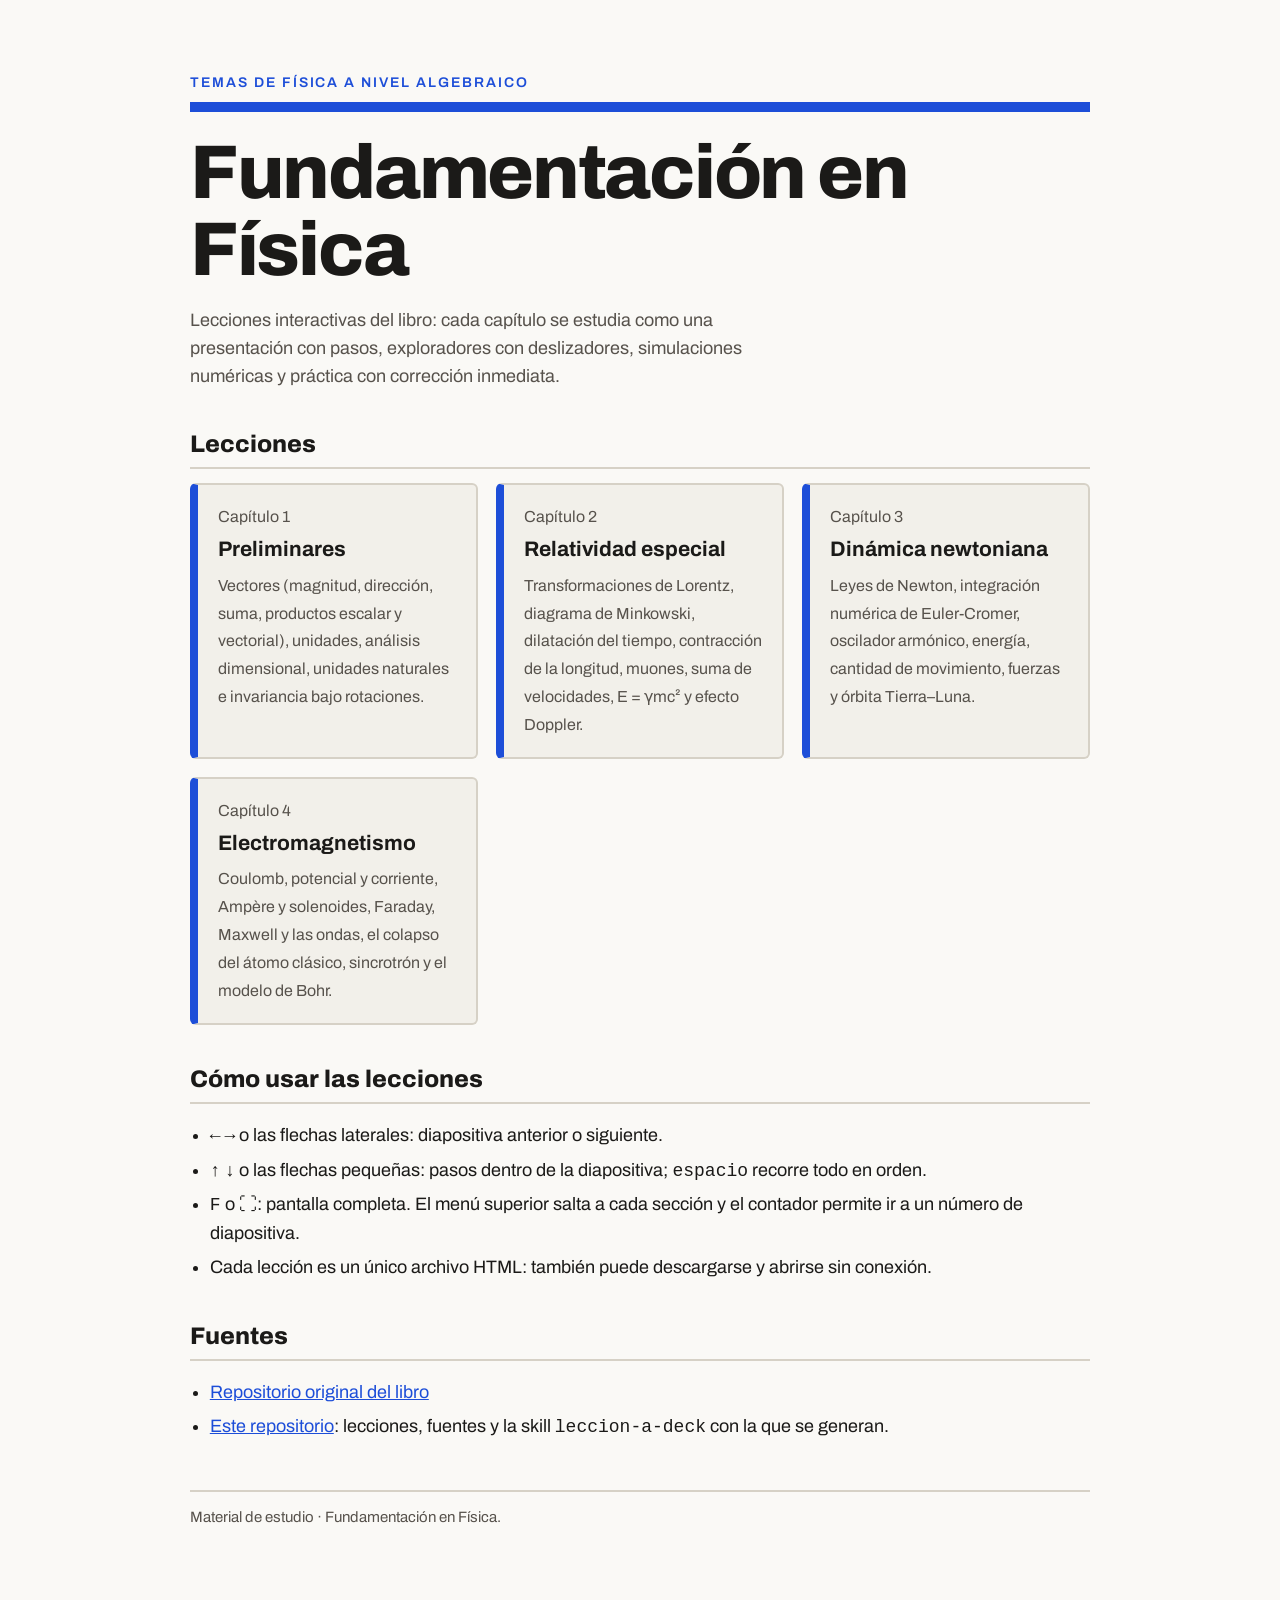
==== index.html @ 970a51b7 "lc" ====
<!DOCTYPE html>
<html lang="es">
<head>
<meta charset="utf-8">
<meta name="viewport" content="width=device-width, initial-scale=1, viewport-fit=cover">
<title>Fundamentación en Física · Lecciones interactivas</title>
<meta name="description" content="Lecciones interactivas del libro «Fundamentación en Física»: física a nivel algebraico con simulaciones numéricas.">
<link rel="preconnect" href="https://fonts.googleapis.com">
<link rel="stylesheet" href="https://fonts.googleapis.com/css2?family=Archivo:wght@400;600;800&display=swap">
<style>
:root{--bg:#FAF9F6;--sup:#F2F0EA;--tx:#1B1A18;--tx2:#57524C;--div:#D6D1C6;--ac:#1D4ED8;--ac1:#E8EEFC}
@media (prefers-color-scheme:dark){:root:not([data-theme="light"]){--bg:#171614;--sup:#211F1C;--tx:#F2F0EA;--tx2:#B3ADA2;--div:#3A3632;--ac:#7FA2F5;--ac1:#1E2A4A}}
*{box-sizing:border-box}
html{scroll-padding-top:env(safe-area-inset-top,0px)}
:root{padding-top:env(safe-area-inset-top,0px);padding-bottom:env(safe-area-inset-bottom,0px)}
body{margin:0;background:var(--bg);color:var(--tx);font:400 18px/1.55 Archivo,system-ui,-apple-system,"Segoe UI",sans-serif}
main{max-width:980px;margin:0 auto;padding:clamp(24px,6vw,72px) clamp(18px,5vw,40px)}
.ceja{font-weight:600;font-size:14px;letter-spacing:.14em;text-transform:uppercase;color:var(--ac);margin:0 0 8px}
h1{font:800 clamp(40px,8vw,76px)/1.02 Archivo,system-ui,sans-serif;letter-spacing:-.03em;margin:0 0 18px;border-top:10px solid var(--ac);padding-top:22px}
.lead{max-width:62ch;color:var(--tx2);margin:0 0 36px}
h2{font:800 24px/1.2 Archivo,system-ui,sans-serif;margin:40px 0 14px;padding-bottom:8px;border-bottom:2px solid var(--div)}
.tarjetas{display:grid;grid-template-columns:repeat(auto-fit,minmax(min(100%,280px),1fr));gap:18px}
.tarjeta{display:block;text-decoration:none;color:inherit;background:var(--sup);border:2px solid var(--div);border-left:8px solid var(--ac);border-radius:6px;padding:18px 20px}
a.tarjeta:hover{border-color:var(--ac);background:var(--ac1)}
a.tarjeta:focus-visible{outline:2px solid var(--ac);outline-offset:2px}
.tarjeta b{display:block;font-size:21px;margin:2px 0 6px}
.tarjeta span{color:var(--tx2);font-size:16px}
.proximo{opacity:.55;border-left-color:var(--div)!important;pointer-events:none}
ul{padding-left:1.1em} li{margin-bottom:6px}
a{color:var(--ac)}
footer{margin-top:48px;padding-top:14px;border-top:2px solid var(--div);color:var(--tx2);font-size:15px}
</style>
</head>
<body>
<main>
  <p class="ceja">Temas de física a nivel algebraico</p>
  <h1>Fundamentación en Física</h1>
  <p class="lead">Lecciones interactivas del libro: cada capítulo se estudia como una presentación con pasos, exploradores con deslizadores, simulaciones numéricas y práctica con corrección inmediata.</p>

  <h2>Lecciones</h2>
  <div class="tarjetas">
    <a class="tarjeta" href="lecciones/capitulo-1-preliminares.html">
      <span>Capítulo 1</span><b>Preliminares</b>
      <span>Vectores (magnitud, dirección, suma, productos escalar y vectorial), unidades, análisis dimensional, unidades naturales e invariancia bajo rotaciones.</span>
    </a>
    <a class="tarjeta" href="lecciones/capitulo-2-relatividad-especial.html">
      <span>Capítulo 2</span><b>Relatividad especial</b>
      <span>Transformaciones de Lorentz, diagrama de Minkowski, dilatación del tiempo, contracción de la longitud, muones, suma de velocidades, E = γmc² y efecto Doppler.</span>
    </a>
    <a class="tarjeta" href="lecciones/capitulo-3-dinamica-newtoniana.html">
      <span>Capítulo 3</span><b>Dinámica newtoniana</b>
      <span>Leyes de Newton, integración numérica de Euler-Cromer, oscilador armónico, energía, cantidad de movimiento, fuerzas y órbita Tierra–Luna.</span>
    </a>
    <a class="tarjeta" href="lecciones/capitulo-4-electromagnetismo.html">
      <span>Capítulo 4</span><b>Electromagnetismo</b>
      <span>Coulomb, potencial y corriente, Ampère y solenoides, Faraday, Maxwell y las ondas, el colapso del átomo clásico, sincrotrón y el modelo de Bohr.</span>
    </a>
  </div>

  <h2>Cómo usar las lecciones</h2>
  <ul>
    <li><kbd>←</kbd> <kbd>→</kbd> o las flechas laterales: diapositiva anterior o siguiente.</li>
    <li><kbd>↑</kbd> <kbd>↓</kbd> o las flechas pequeñas: pasos dentro de la diapositiva; <kbd>espacio</kbd> recorre todo en orden.</li>
    <li><kbd>F</kbd> o ⛶: pantalla completa. El menú superior salta a cada sección y el contador permite ir a un número de diapositiva.</li>
    <li>Cada lección es un único archivo HTML: también puede descargarse y abrirse sin conexión.</li>
  </ul>

  <h2>Fuentes</h2>
  <ul>
    <li><a id="enlace-original" href="https://github.com/restrepo/fundamentacion_en_fisica">Repositorio original del libro</a></li>
    <li><a href="https://github.com/restrepo/fundamentacion_en_fisica" id="enlace-este">Este repositorio</a>: lecciones, fuentes y la skill <code>leccion-a-deck</code> con la que se generan.</li>
  </ul>

  <footer>Material de estudio · Fundamentación en Física.</footer>
</main>
<script>
/* Enlace a este repositorio deducido de la URL de GitHub Pages (usuario.github.io/repositorio/). */
(function(){
  var h = location.hostname, m = h.match(/^([^.]+)\.github\.io$/), p = location.pathname.split('/').filter(Boolean)[0];
  if (m && p) document.getElementById('enlace-este').href = 'https://github.com/' + m[1] + '/' + p;
})();
</script>
</body>
</html>
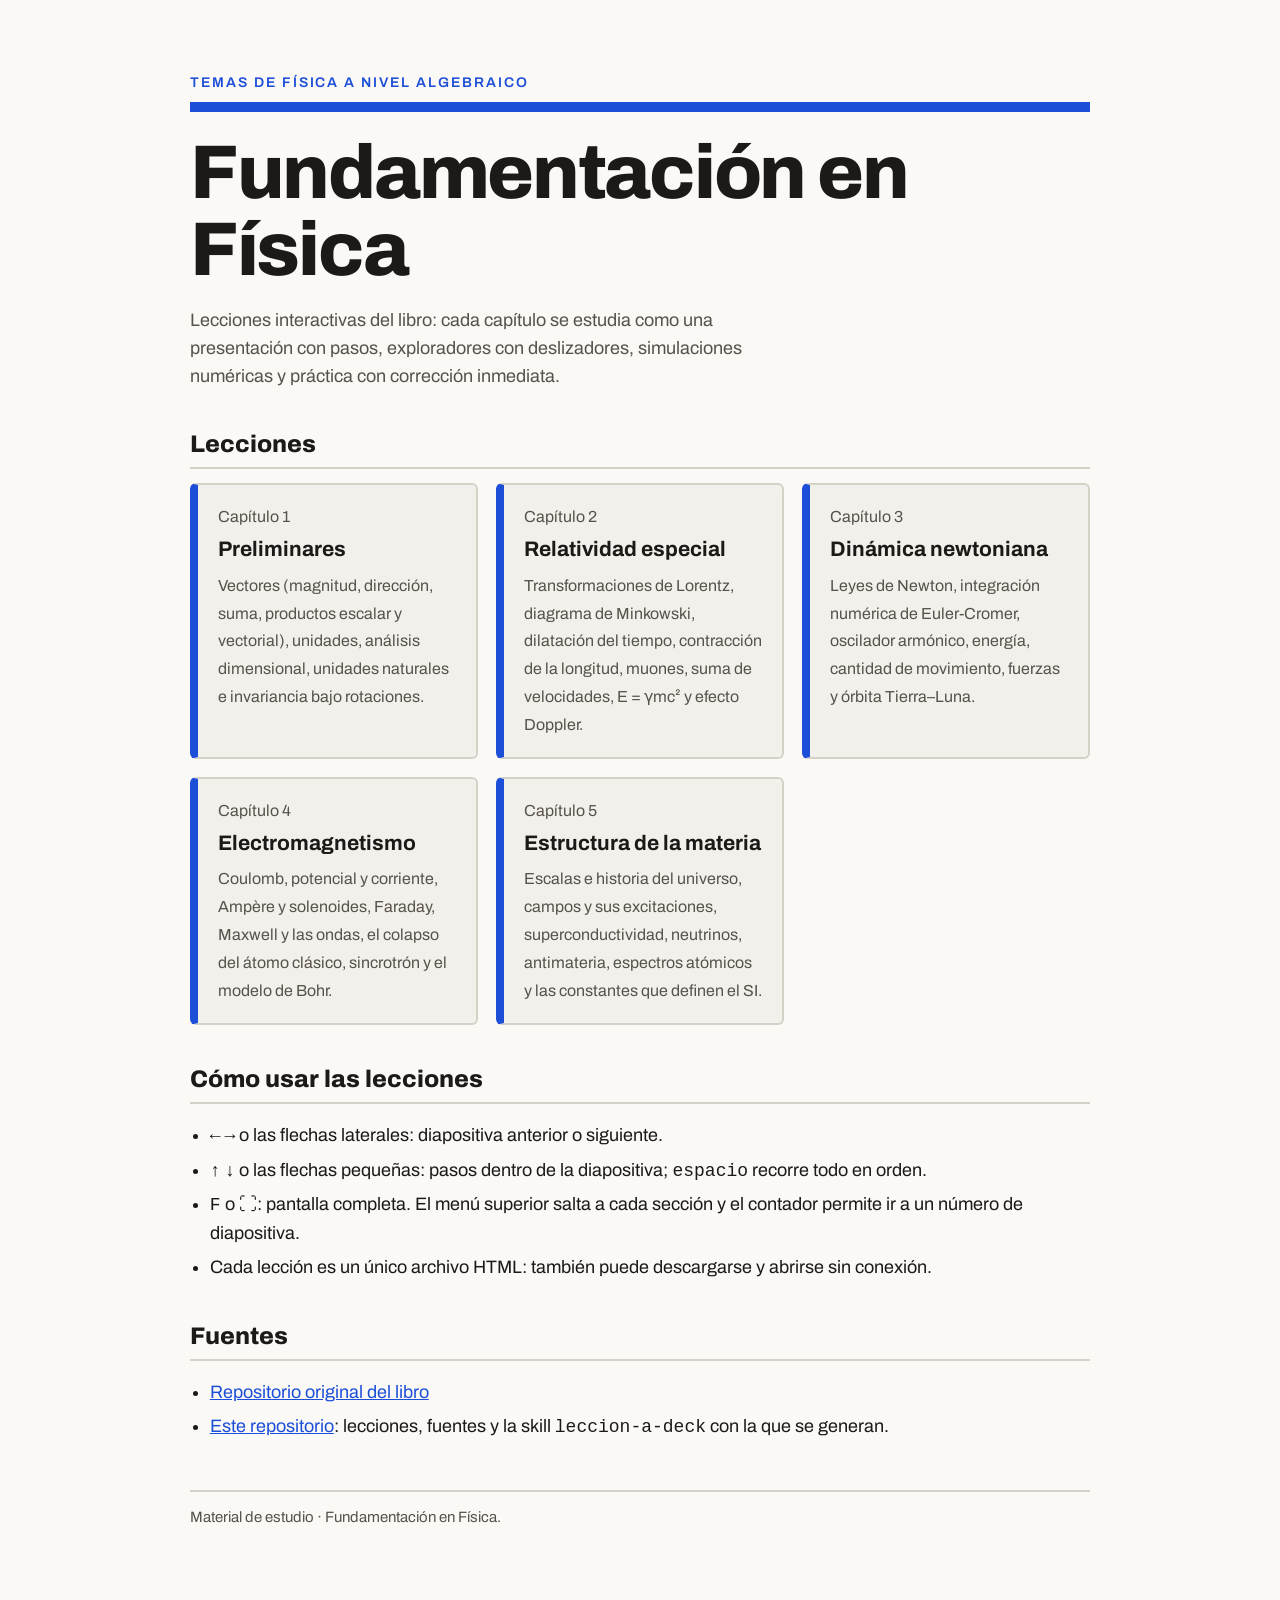
==== commit 242dbdfd: "Capítulo 5: Estructura de la materia (desde la presentación del curso) - Nueva fuente fuentes/estruc" ====
--- a/index.html
+++ b/index.html
@@ -55,6 +55,10 @@
       <span>Capítulo 4</span><b>Electromagnetismo</b>
       <span>Coulomb, potencial y corriente, Ampère y solenoides, Faraday, Maxwell y las ondas, el colapso del átomo clásico, sincrotrón y el modelo de Bohr.</span>
     </a>
+    <a class="tarjeta" href="lecciones/capitulo-5-estructura-de-la-materia.html">
+      <span>Capítulo 5</span><b>Estructura de la materia</b>
+      <span>Escalas e historia del universo, campos y sus excitaciones, superconductividad, neutrinos, antimateria, espectros atómicos y las constantes que definen el SI.</span>
+    </a>
   </div>
 
   <h2>Cómo usar las lecciones</h2>
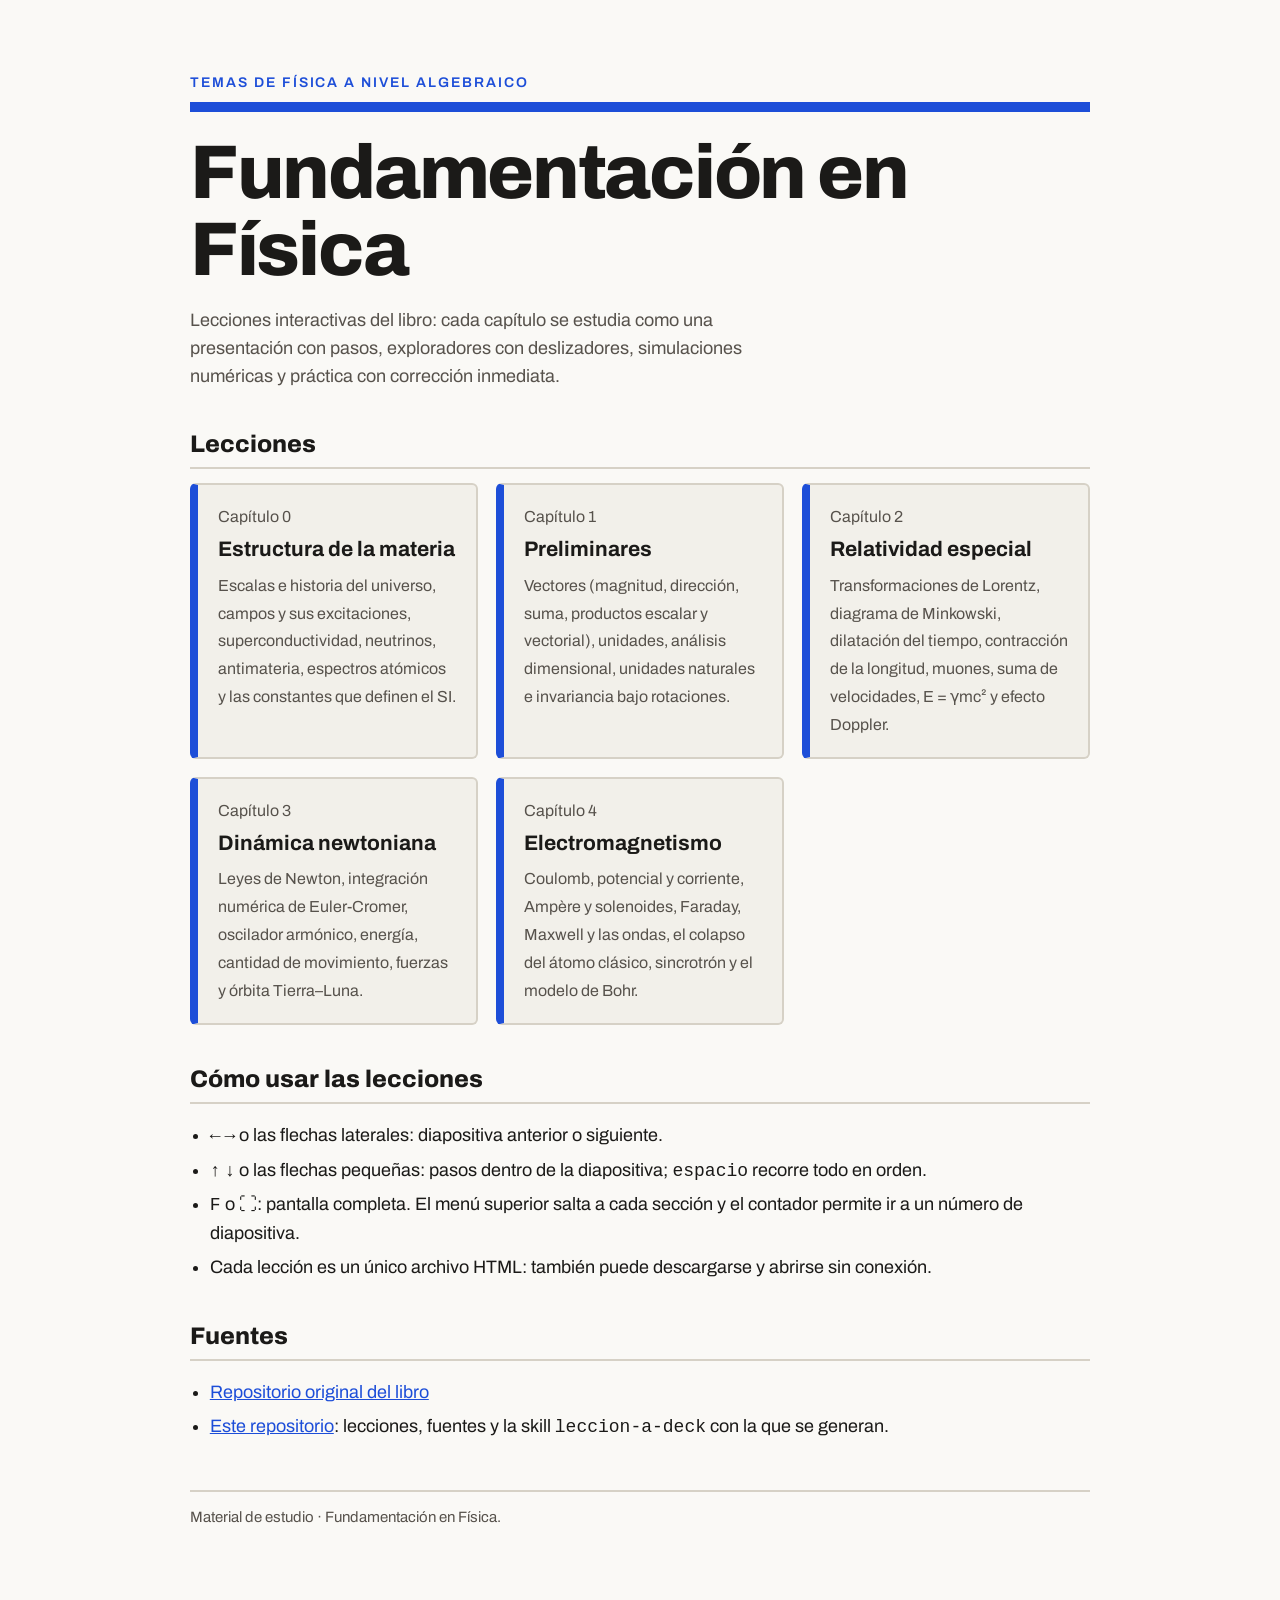
==== commit 91ff440e: "Estructura de la materia pasa a ser el Capítulo 0 Renombra la lección a lecciones/capitulo-0-estruct" ====
--- a/index.html
+++ b/index.html
@@ -39,6 +39,10 @@
 
   <h2>Lecciones</h2>
   <div class="tarjetas">
+    <a class="tarjeta" href="lecciones/capitulo-0-estructura-de-la-materia.html">
+      <span>Capítulo 0</span><b>Estructura de la materia</b>
+      <span>Escalas e historia del universo, campos y sus excitaciones, superconductividad, neutrinos, antimateria, espectros atómicos y las constantes que definen el SI.</span>
+    </a>
     <a class="tarjeta" href="lecciones/capitulo-1-preliminares.html">
       <span>Capítulo 1</span><b>Preliminares</b>
       <span>Vectores (magnitud, dirección, suma, productos escalar y vectorial), unidades, análisis dimensional, unidades naturales e invariancia bajo rotaciones.</span>
@@ -54,10 +58,6 @@
     <a class="tarjeta" href="lecciones/capitulo-4-electromagnetismo.html">
       <span>Capítulo 4</span><b>Electromagnetismo</b>
       <span>Coulomb, potencial y corriente, Ampère y solenoides, Faraday, Maxwell y las ondas, el colapso del átomo clásico, sincrotrón y el modelo de Bohr.</span>
-    </a>
-    <a class="tarjeta" href="lecciones/capitulo-5-estructura-de-la-materia.html">
-      <span>Capítulo 5</span><b>Estructura de la materia</b>
-      <span>Escalas e historia del universo, campos y sus excitaciones, superconductividad, neutrinos, antimateria, espectros atómicos y las constantes que definen el SI.</span>
     </a>
   </div>
 
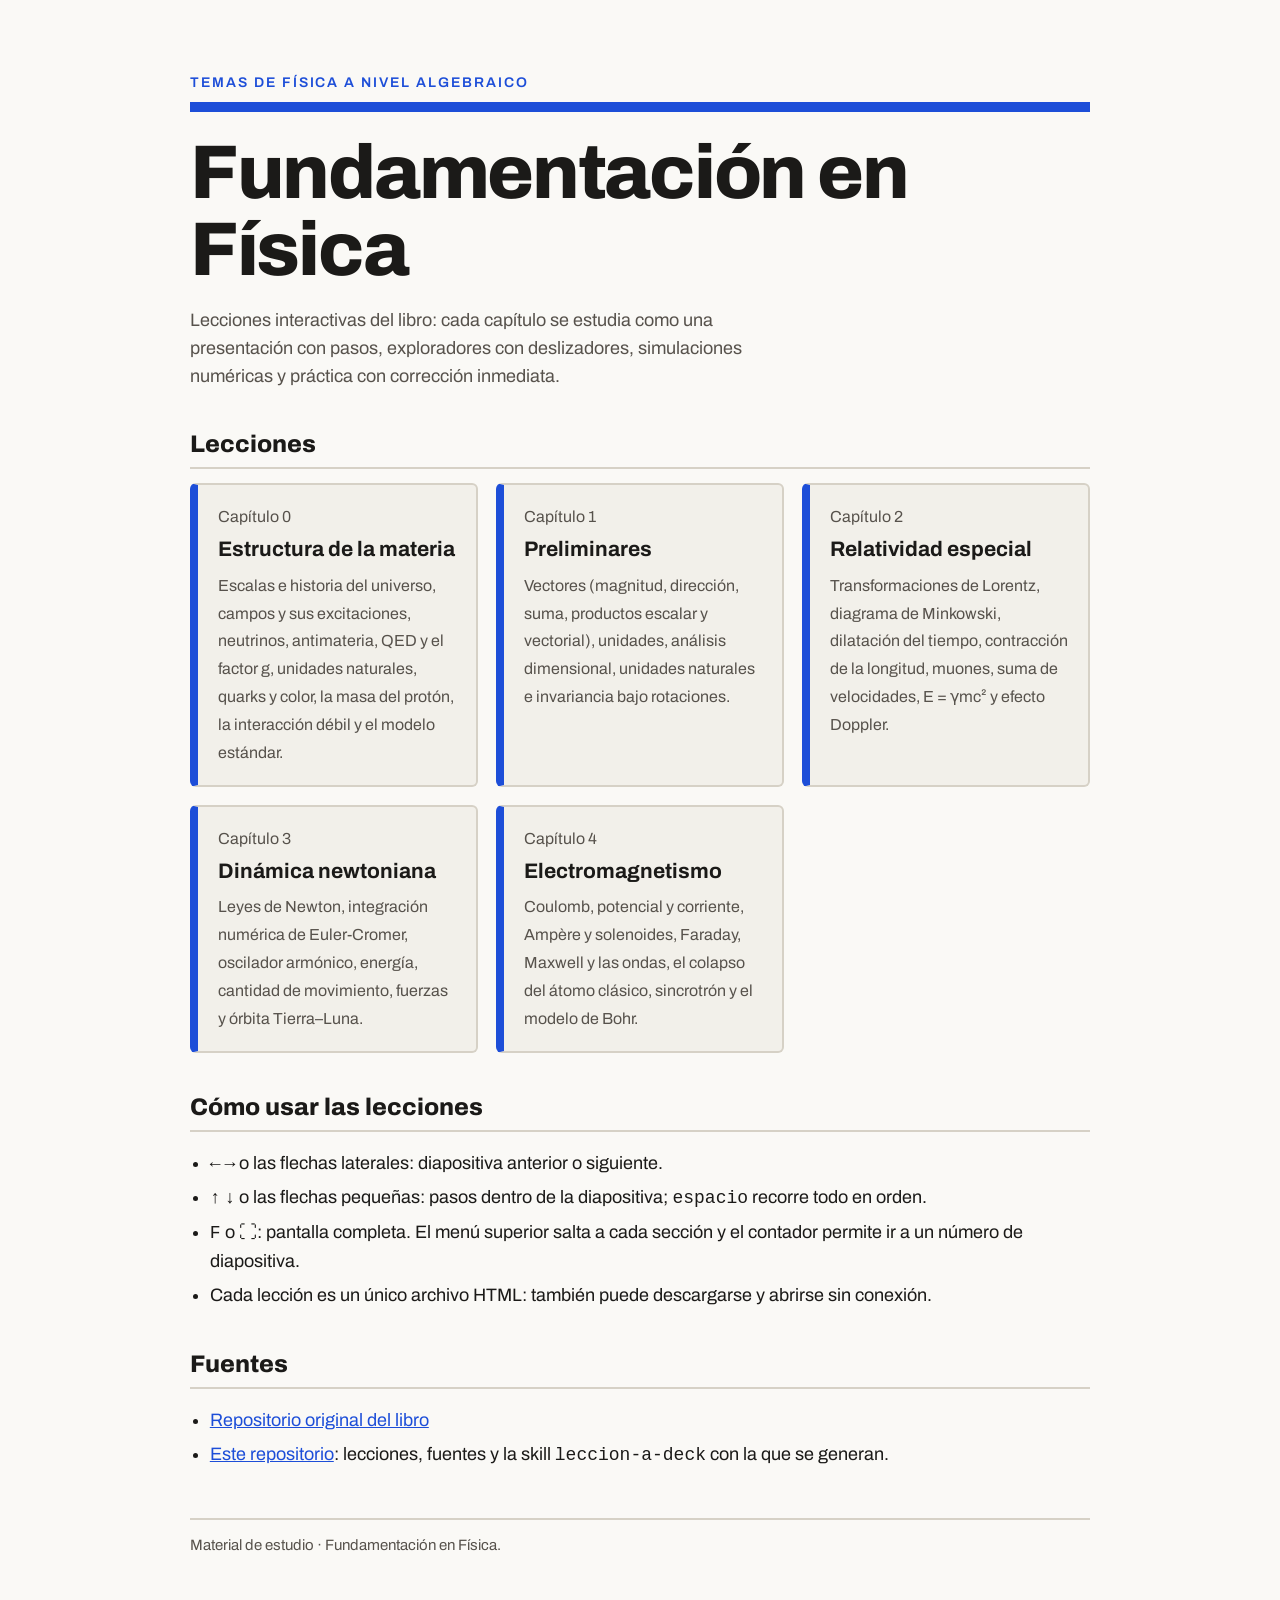
==== commit 1db2dc43: "Capítulo 0: segunda presentación (QED, quarks e interacción débil) Añade 29 diapositivas a Estructur" ====
--- a/index.html
+++ b/index.html
@@ -41,7 +41,7 @@
   <div class="tarjetas">
     <a class="tarjeta" href="lecciones/capitulo-0-estructura-de-la-materia.html">
       <span>Capítulo 0</span><b>Estructura de la materia</b>
-      <span>Escalas e historia del universo, campos y sus excitaciones, superconductividad, neutrinos, antimateria, espectros atómicos y las constantes que definen el SI.</span>
+      <span>Escalas e historia del universo, campos y sus excitaciones, neutrinos, antimateria, QED y el factor g, unidades naturales, quarks y color, la masa del protón, la interacción débil y el modelo estándar.</span>
     </a>
     <a class="tarjeta" href="lecciones/capitulo-1-preliminares.html">
       <span>Capítulo 1</span><b>Preliminares</b>
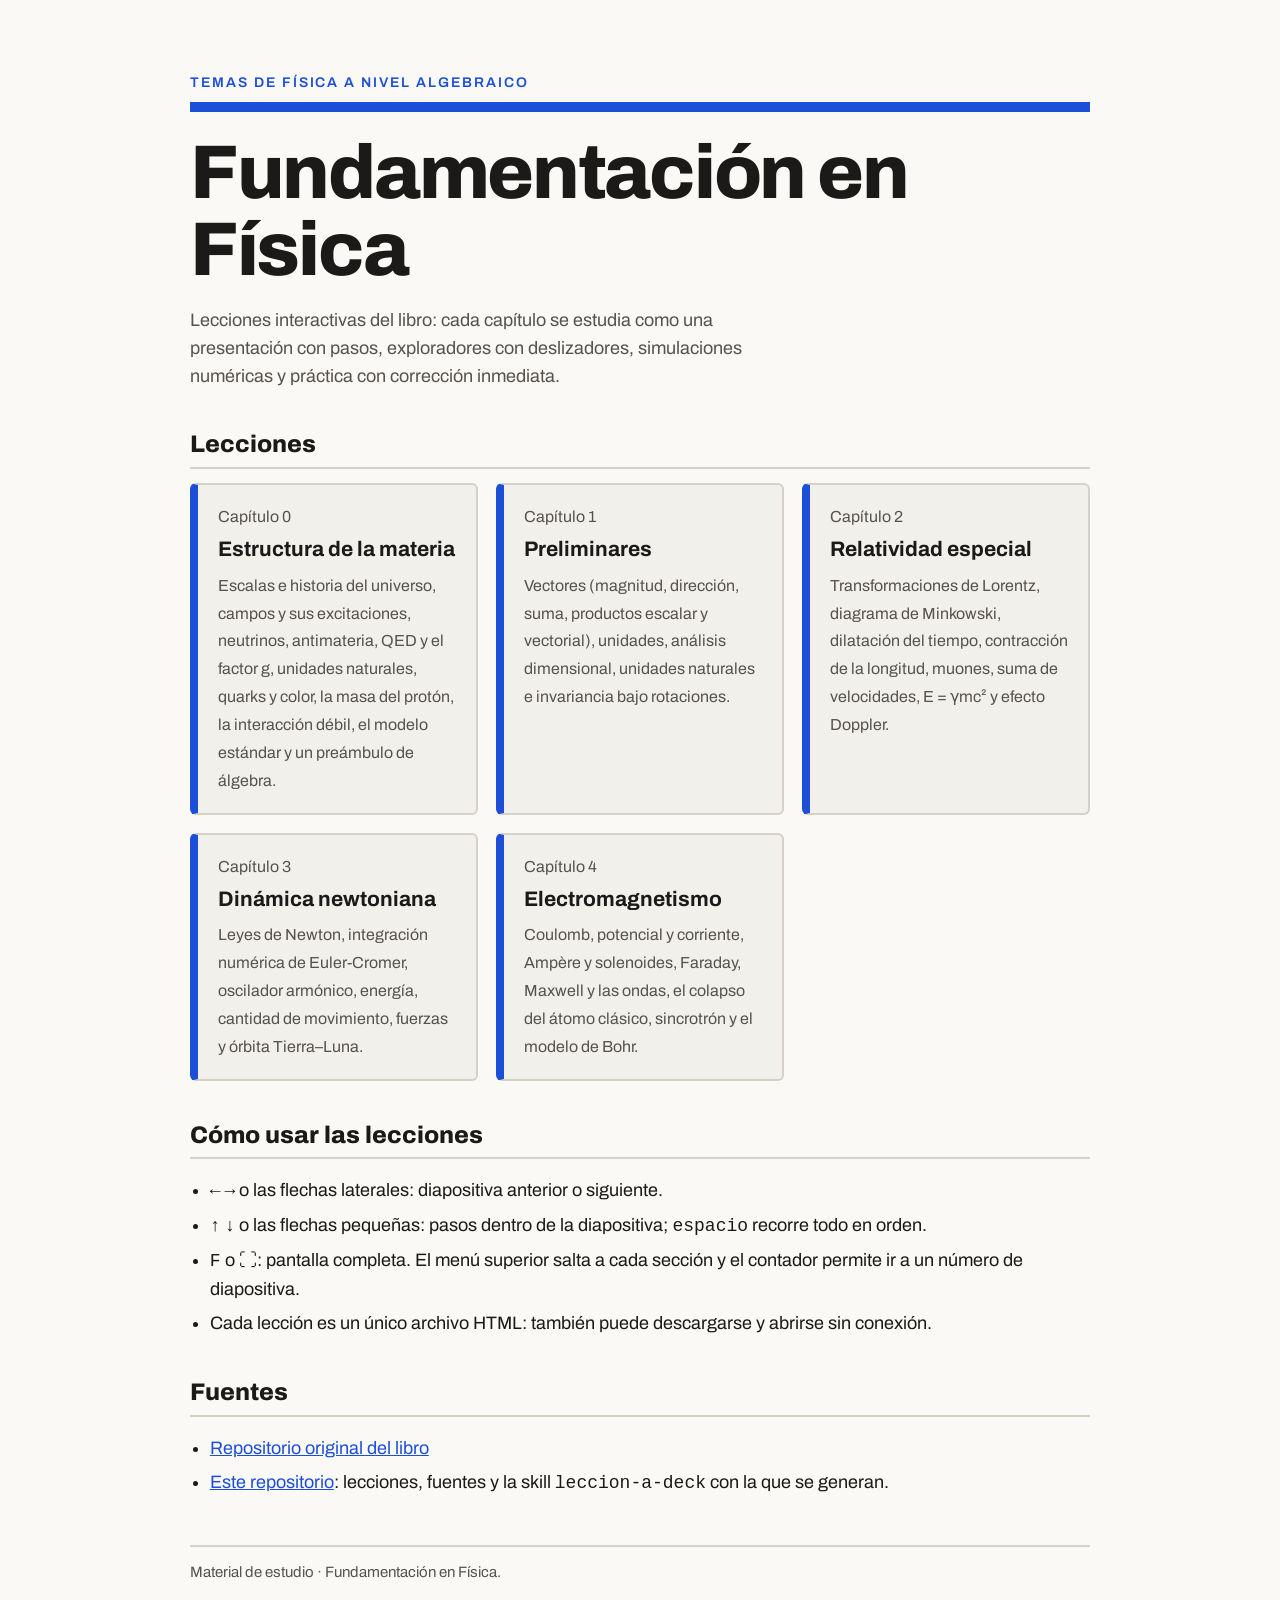
==== commit 2776aa82: "Capítulo 0: preámbulo matemático (tercera presentación) Añade la sección «Álgebra» con 7 diapositiva" ====
--- a/index.html
+++ b/index.html
@@ -41,7 +41,7 @@
   <div class="tarjetas">
     <a class="tarjeta" href="lecciones/capitulo-0-estructura-de-la-materia.html">
       <span>Capítulo 0</span><b>Estructura de la materia</b>
-      <span>Escalas e historia del universo, campos y sus excitaciones, neutrinos, antimateria, QED y el factor g, unidades naturales, quarks y color, la masa del protón, la interacción débil y el modelo estándar.</span>
+      <span>Escalas e historia del universo, campos y sus excitaciones, neutrinos, antimateria, QED y el factor g, unidades naturales, quarks y color, la masa del protón, la interacción débil, el modelo estándar y un preámbulo de álgebra.</span>
     </a>
     <a class="tarjeta" href="lecciones/capitulo-1-preliminares.html">
       <span>Capítulo 1</span><b>Preliminares</b>
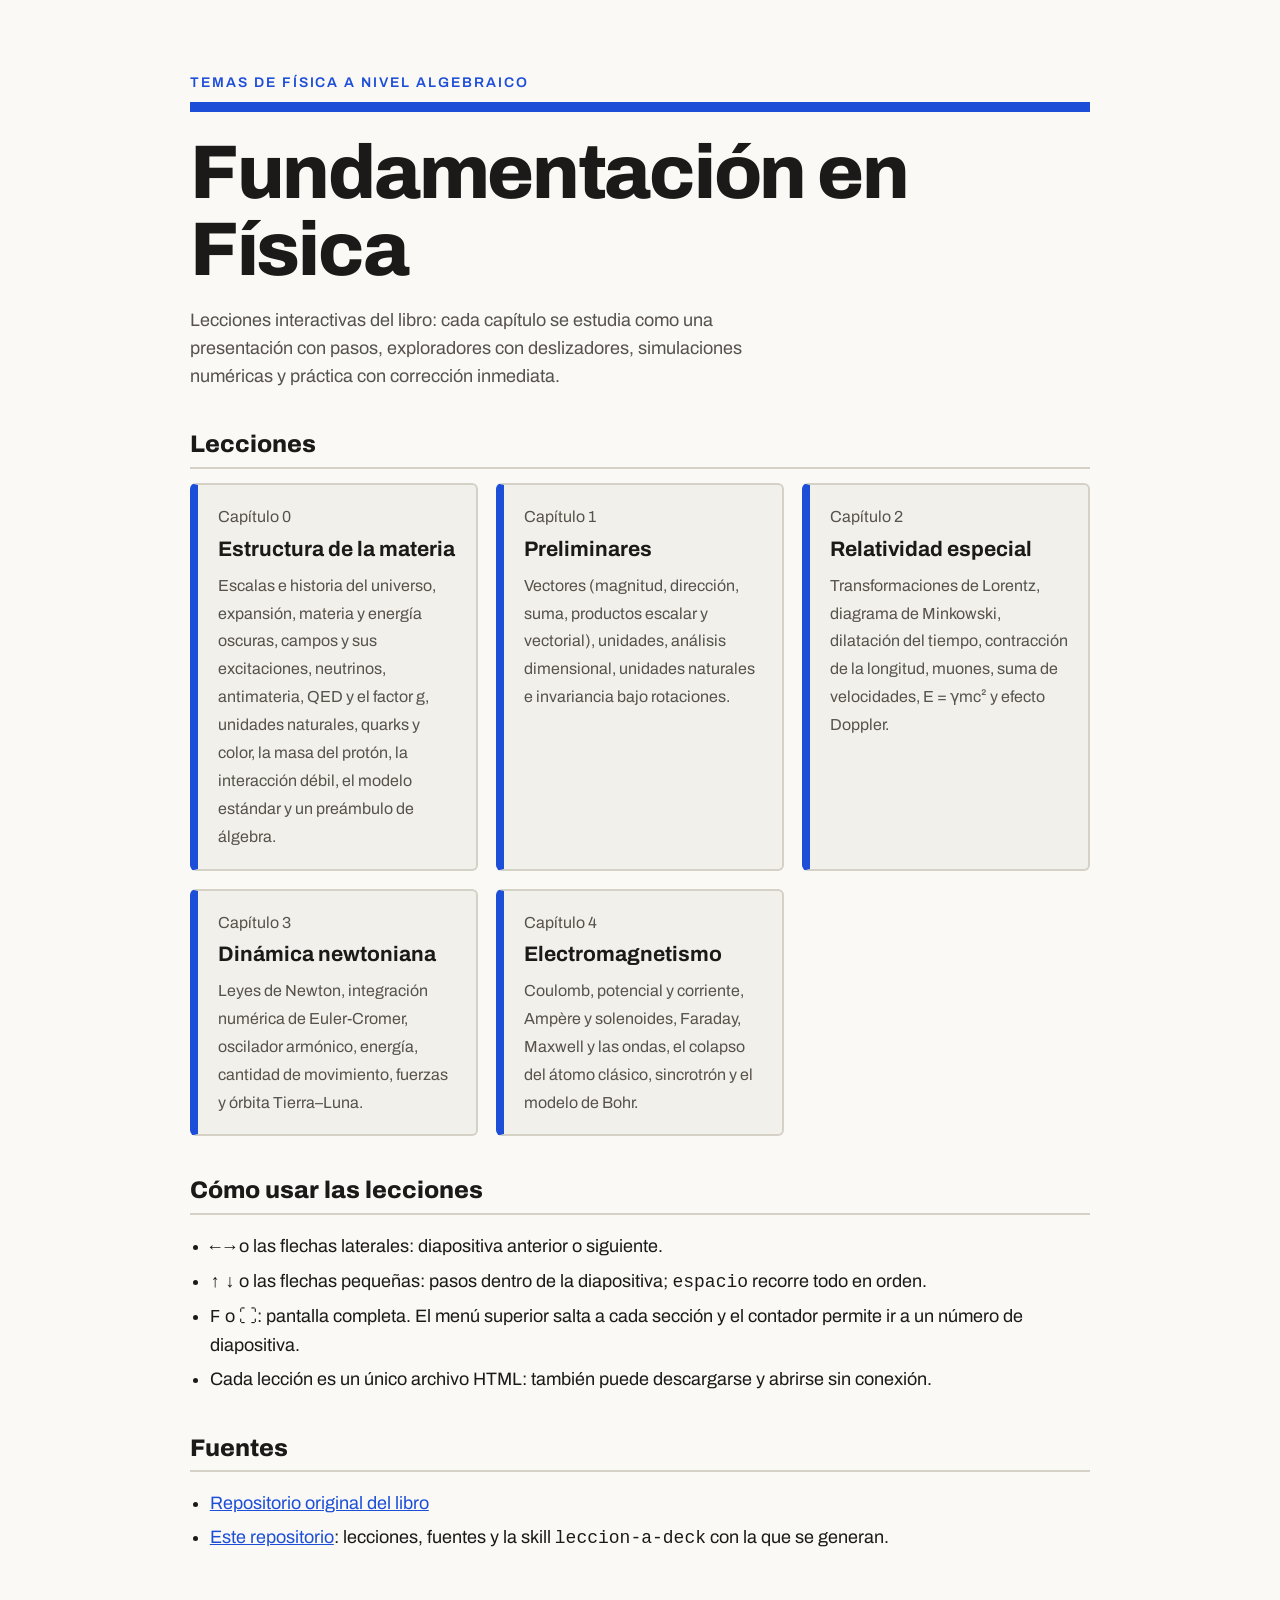
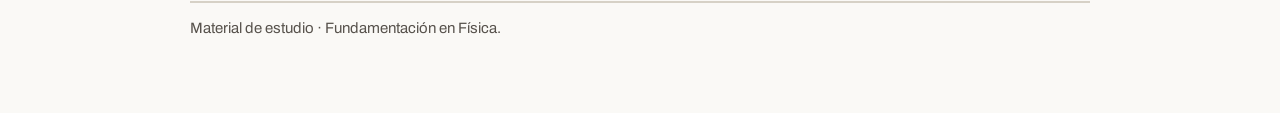
==== commit c4a649ed: "Capítulo 0: materia oscura, energía oscura, expansión y notación en ventanas - Nuevas diapositivas e" ====
--- a/index.html
+++ b/index.html
@@ -41,7 +41,7 @@
   <div class="tarjetas">
     <a class="tarjeta" href="lecciones/capitulo-0-estructura-de-la-materia.html">
       <span>Capítulo 0</span><b>Estructura de la materia</b>
-      <span>Escalas e historia del universo, campos y sus excitaciones, neutrinos, antimateria, QED y el factor g, unidades naturales, quarks y color, la masa del protón, la interacción débil, el modelo estándar y un preámbulo de álgebra.</span>
+      <span>Escalas e historia del universo, expansión, materia y energía oscuras, campos y sus excitaciones, neutrinos, antimateria, QED y el factor g, unidades naturales, quarks y color, la masa del protón, la interacción débil, el modelo estándar y un preámbulo de álgebra.</span>
     </a>
     <a class="tarjeta" href="lecciones/capitulo-1-preliminares.html">
       <span>Capítulo 1</span><b>Preliminares</b>
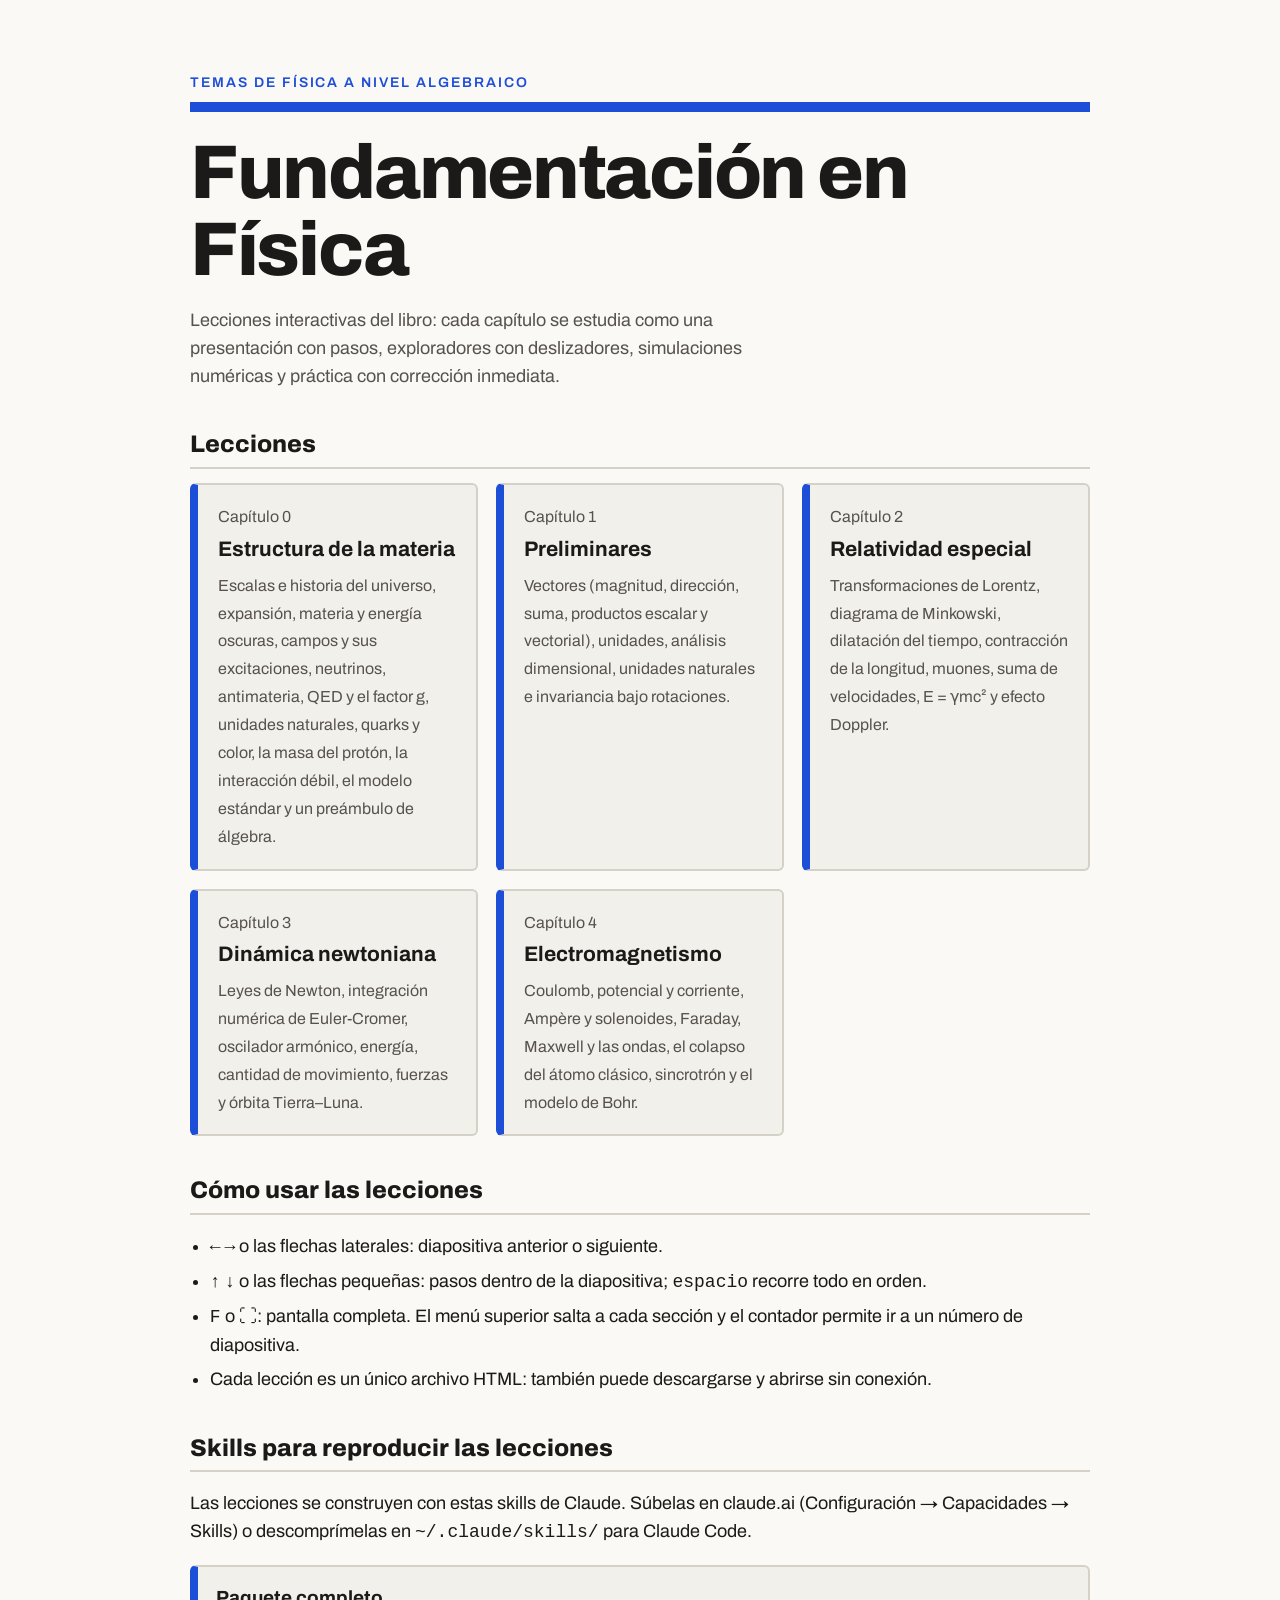
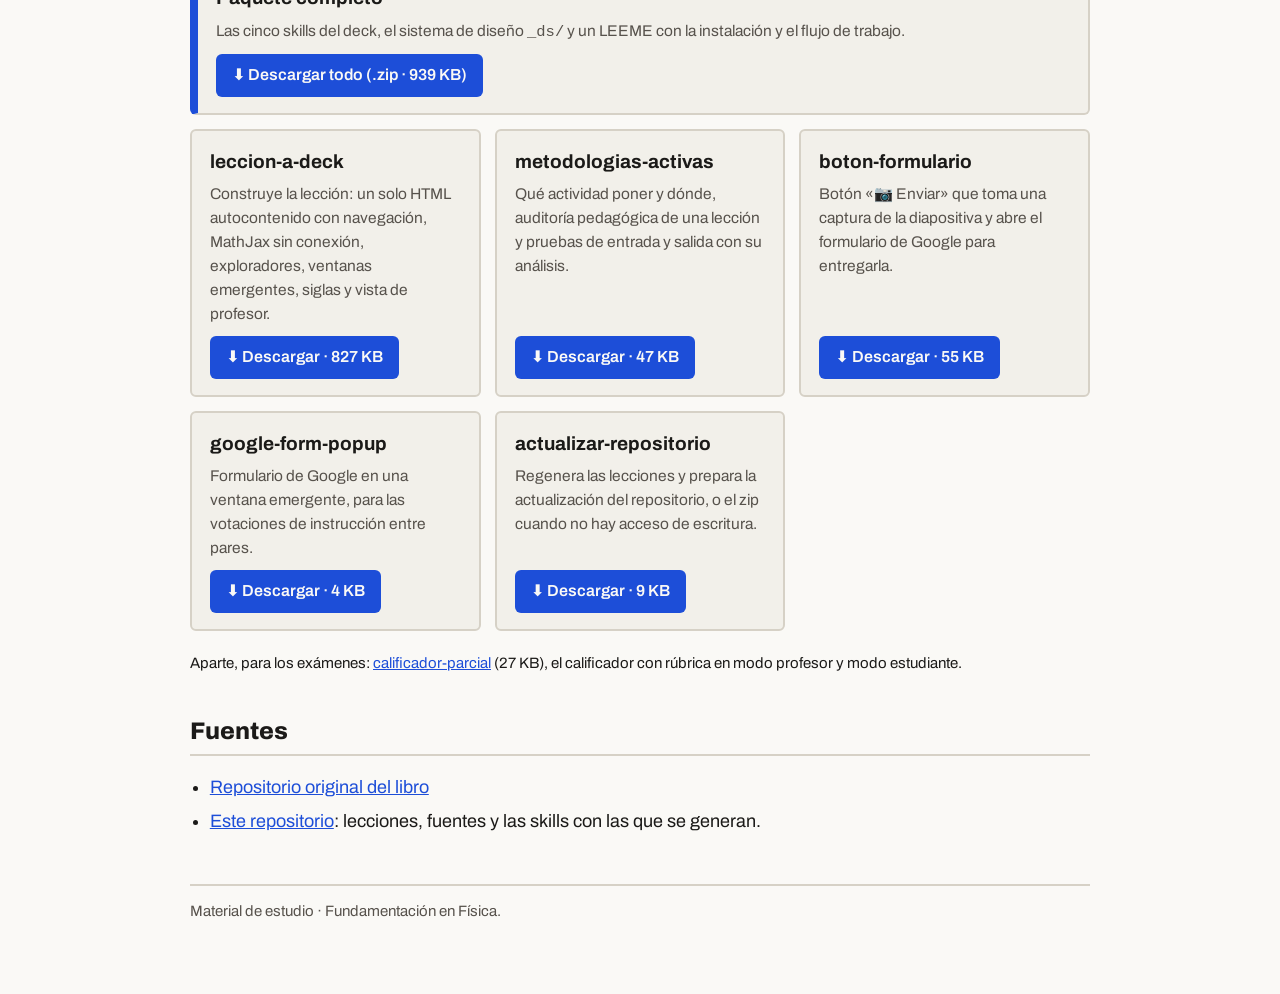
==== commit 9ddaf28c: "Skills empaquetadas para reproducir las lecciones, con botones de descarga en la portada Co-Authored" ====
--- a/index.html
+++ b/index.html
@@ -29,6 +29,15 @@
 ul{padding-left:1.1em} li{margin-bottom:6px}
 a{color:var(--ac)}
 footer{margin-top:48px;padding-top:14px;border-top:2px solid var(--div);color:var(--tx2);font-size:15px}
+.descargas{display:grid;grid-template-columns:repeat(auto-fit,minmax(min(100%,280px),1fr));gap:14px;margin-top:8px}
+.descarga{display:flex;flex-direction:column;gap:6px;background:var(--sup);border:2px solid var(--div);border-radius:6px;padding:16px 18px}
+.descarga b{font-size:19px}
+.descarga span{color:var(--tx2);font-size:15.5px;flex:1}
+.btn-desc{align-self:flex-start;display:inline-flex;align-items:center;gap:8px;margin-top:4px;padding:9px 16px;border-radius:6px;background:var(--ac);color:var(--bg);font-weight:600;font-size:16px;text-decoration:none}
+.btn-desc:hover{filter:brightness(1.08)}
+.btn-desc:focus-visible{outline:2px solid var(--ac);outline-offset:3px}
+.descarga.todo{grid-column:1/-1;border-left:8px solid var(--ac)}
+.descarga small{color:var(--tx2);font-size:14px}
 </style>
 </head>
 <body>
@@ -69,10 +78,46 @@
     <li>Cada lección es un único archivo HTML: también puede descargarse y abrirse sin conexión.</li>
   </ul>
 
+  <h2>Skills para reproducir las lecciones</h2>
+  <p>Las lecciones se construyen con estas skills de Claude. Súbelas en claude.ai (Configuración → Capacidades → Skills) o descomprímelas en <code>~/.claude/skills/</code> para Claude Code.</p>
+  <div class="descargas">
+    <div class="descarga todo">
+      <b>Paquete completo</b>
+      <span>Las cinco skills del deck, el sistema de diseño <code>_ds/</code> y un LEEME con la instalación y el flujo de trabajo.</span>
+      <a class="btn-desc" href="skills/skills-lecciones-interactivas.zip" download>⬇ Descargar todo (.zip · 939 KB)</a>
+    </div>
+    <div class="descarga">
+      <b>leccion-a-deck</b>
+      <span>Construye la lección: un solo HTML autocontenido con navegación, MathJax sin conexión, exploradores, ventanas emergentes, siglas y vista de profesor.</span>
+      <a class="btn-desc" href="skills/leccion-a-deck.skill" download>⬇ Descargar · 827 KB</a>
+    </div>
+    <div class="descarga">
+      <b>metodologias-activas</b>
+      <span>Qué actividad poner y dónde, auditoría pedagógica de una lección y pruebas de entrada y salida con su análisis.</span>
+      <a class="btn-desc" href="skills/metodologias-activas.skill" download>⬇ Descargar · 47 KB</a>
+    </div>
+    <div class="descarga">
+      <b>boton-formulario</b>
+      <span>Botón «📷 Enviar» que toma una captura de la diapositiva y abre el formulario de Google para entregarla.</span>
+      <a class="btn-desc" href="skills/boton-formulario.skill" download>⬇ Descargar · 55 KB</a>
+    </div>
+    <div class="descarga">
+      <b>google-form-popup</b>
+      <span>Formulario de Google en una ventana emergente, para las votaciones de instrucción entre pares.</span>
+      <a class="btn-desc" href="skills/google-form-popup.skill" download>⬇ Descargar · 4 KB</a>
+    </div>
+    <div class="descarga">
+      <b>actualizar-repositorio</b>
+      <span>Regenera las lecciones y prepara la actualización del repositorio, o el zip cuando no hay acceso de escritura.</span>
+      <a class="btn-desc" href="skills/actualizar-repositorio.skill" download>⬇ Descargar · 9 KB</a>
+    </div>
+  </div>
+  <p><small>Aparte, para los exámenes: <a href="skills/calificador-parcial.skill" download>calificador-parcial</a> (27 KB), el calificador con rúbrica en modo profesor y modo estudiante.</small></p>
+
   <h2>Fuentes</h2>
   <ul>
-    <li><a id="enlace-original" href="https://github.com/restrepo/fundamentacion_en_fisica">Repositorio original del libro</a></li>
-    <li><a href="https://github.com/restrepo/fundamentacion_en_fisica" id="enlace-este">Este repositorio</a>: lecciones, fuentes y la skill <code>leccion-a-deck</code> con la que se generan.</li>
+    <li><a id="enlace-original" href="https://github.com/restrepo/Derivaci-n-de-las-transformaciones-de-Lorentz">Repositorio original del libro</a></li>
+    <li><a href="https://github.com/restrepo/fundamentacion_en_fisica" id="enlace-este">Este repositorio</a>: lecciones, fuentes y las skills con las que se generan.</li>
   </ul>
 
   <footer>Material de estudio · Fundamentación en Física.</footer>
